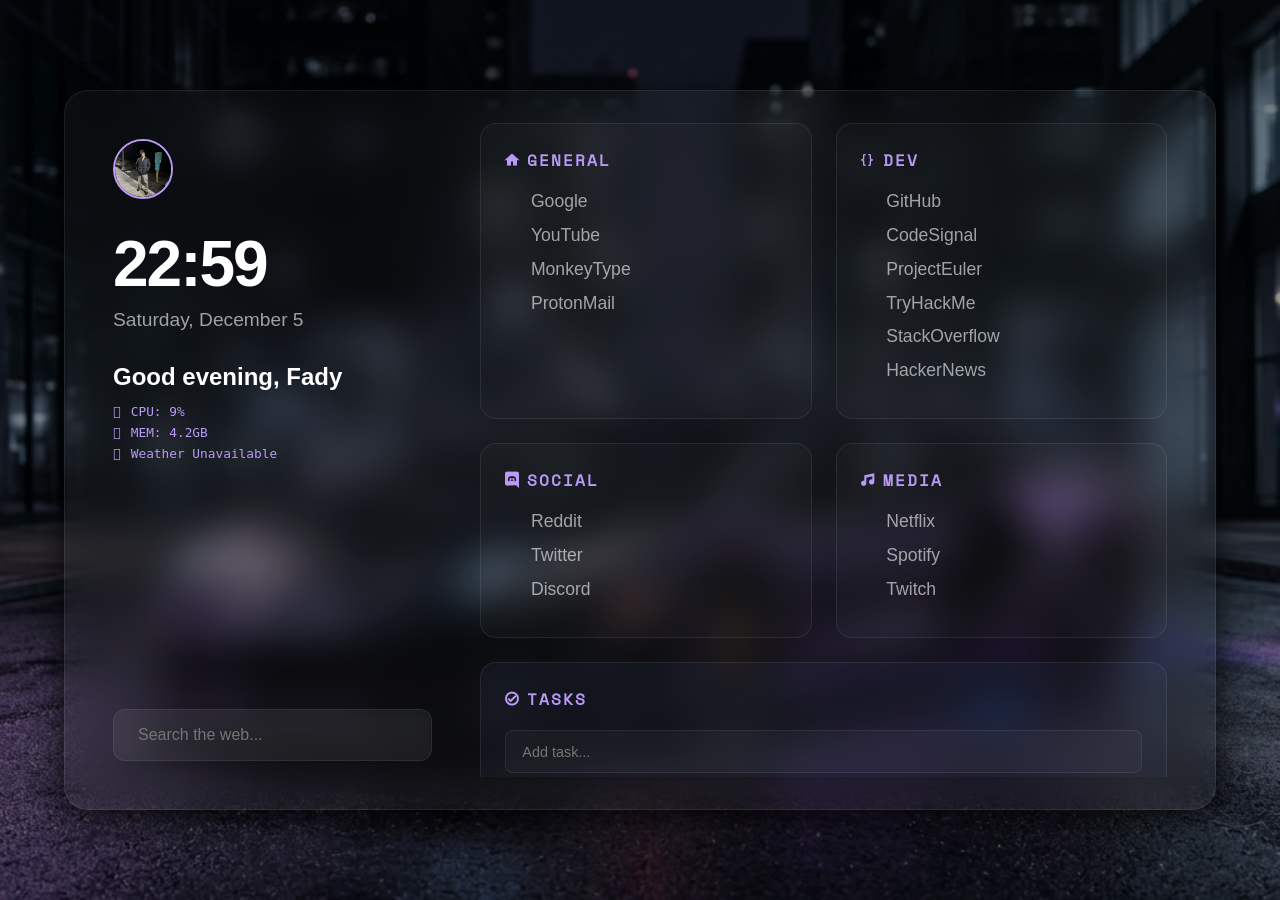
==== fadyy/index.html @ 24dd38b5 "updated bg4 from 4kwallpapers" ====
<!DOCTYPE html>
<html lang="en">
<head>
    <meta charset="UTF-8">
    <meta name="viewport" content="width=device-width, initial-scale=1.0">
    <title>Dashboard | Fady</title>

    <link rel="stylesheet" href="style.css?v=3">



</head>
<body>
    <div class="container">
        <aside class="sidebar">
            <div class="top">
                <div class="avatar-container" onclick="nextTheme()">
                    <img src="avatar.png" alt="Fady">
                </div>

                <div class="time-container">

                    <div id="clock">00:00</div>
                    <div id="date">Monday, January 1</div>
                </div>
                <div class="greeting-container">
                    <h2 id="greeting">Welcome back</h2>
                    <div class="status-container">
                        <div class="status-item"><span>󰻠</span> <span id="cpu-load">CPU: 12%</span></div>
                        <div class="status-item"><span>󰍛</span> <span id="mem-usage">MEM: 4.2GB</span></div>
                        <div class="status-item"><span>󰖐</span> <span id="weather">Washington: 68°F</span></div>
                    </div>


                </div>

            </div>
            
            <div class="bottom">
                <div class="search-box">
                    <input type="text" id="search-input" placeholder="Search the web..." autocomplete="off">
                </div>
            </div>
        </aside>

        <main class="main-content">
            <section class="category">
                <h3 class="category-title"><span>󰋜</span> General</h3>
                <ul class="links">
                    <li><a href="https://google.com">Google</a></li>
                    <li><a href="https://youtube.com">YouTube</a></li>
                    <li><a href="https://monkeytype.com">MonkeyType</a></li>
                    <li><a href="https://mail.proton.me">ProtonMail</a></li>
                </ul>
            </section>

            <section class="category">
                <h3 class="category-title"><span>󰅩</span> Dev</h3>
                <ul class="links">
                    <li><a href="https://github.com">GitHub</a></li>
                    <li><a href="https://codesignal.com">CodeSignal</a></li>
                    <li><a href="https://projecteuler.net">ProjectEuler</a></li>

                    <li><a href="https://tryhackme.com">TryHackMe</a></li>
                    <li><a href="https://stackoverflow.com">StackOverflow</a></li>
                    <li><a href="https://news.ycombinator.com">HackerNews</a></li>

                </ul>
            </section>

            <section class="category">
                <h3 class="category-title"><span>󰙯</span> Social</h3>
                <ul class="links">
                    <li><a href="https://reddit.com">Reddit</a></li>
                    <li><a href="https://twitter.com">Twitter</a></li>
                    <li><a href="https://discord.com">Discord</a></li>
                </ul>
            </section>

            <section class="category">
                <h3 class="category-title"><span>󰝚</span> Media</h3>
                <ul class="links">
                    <li><a href="https://netflix.com">Netflix</a></li>
                    <li><a href="https://spotify.com">Spotify</a></li>
                    <li><a href="https://twitch.tv">Twitch</a></li>
                </ul>
            </section>

            <section class="category todo-section">
                <h3 class="category-title"><span>󰗡</span> Tasks</h3>
                <ul class="links" id="todo-list">
                    <!-- Tasks will be injected here -->
                </ul>
                <div class="todo-input-container">
                    <input type="text" id="todo-input" placeholder="Add task..." autocomplete="off">
                </div>
            </section>


        </main>
    </div>
    <script src="script.js?v=3"></script>



</body>
</html>
---- fadyy/style.css ----
@font-face {
  font-family: "SpaceMono Nerd Font";
  font-display: swap;
  src:
    local("SpaceMono Nerd Font"),
    url(../src/fonts/SpaceMonoNF.woff2) format("woff2"),
    url(../src/fonts/SpaceMonoNF.woff) format("woff");
}

@import url('https://fonts.googleapis.com/css2?family=Inter:wght@300;400;600;800&family=JetBrains+Mono:wght@400;700&display=swap');


:root {
    --bg-color: #0a0a0c;
    --text-primary: #ffffff;
    --text-secondary: rgba(255, 255, 255, 0.6);
    --accent: #7aa2f7;
    --glass-bg: rgba(255, 255, 255, 0.03);
    --glass-border: rgba(255, 255, 255, 0.08);
    --glass-blur: blur(20px);
    --shadow: 0 8px 32px 0 rgba(0, 0, 0, 0.8);
    --bg-image: url('bg1.png');
}


* {
    margin: 0;
    padding: 0;
    box-sizing: border-box;
    cursor: default;
}

body {
    font-family: 'Inter', sans-serif;
    background: var(--bg-color);
    color: var(--text-primary);
    height: 100vh;
    overflow: hidden;
    display: flex;
    justify-content: center;
    align-items: center;
    background-image: linear-gradient(rgba(0,0,0,0.4), rgba(0,0,0,0.4)), var(--bg-image);
    background-size: cover;
    background-position: center;
    transition: background 0.5s ease-in-out;
}


.container {
    width: 90%;
    max-width: 1200px;
    height: 80vh;
    display: grid;
    grid-template-columns: 1fr 2fr;
    gap: 2rem;
    padding: 2rem;
    background: var(--glass-bg);
    backdrop-filter: var(--glass-blur);
    border: 1px solid var(--glass-border);
    border-radius: 24px;
    box-shadow: var(--shadow);
    animation: fadeIn 0.8s ease-out;
}

@keyframes fadeIn {
    from { opacity: 0; transform: translateY(20px); }
    to { opacity: 1; transform: translateY(0); }
}

/* Sidebar / Dashboard Info */
.sidebar {
    display: flex;
    flex-direction: column;
    justify-content: space-between;
    padding: 1rem;
}

.avatar-container {
    margin-bottom: 1.5rem;
    cursor: pointer;
    transition: transform 0.3s ease;
}

.avatar-container:hover {
    transform: scale(1.05);
}

.avatar-container img {
    width: 60px;
    height: 60px;
    border-radius: 50%;
    border: 2px solid var(--accent);
    object-fit: cover;
    cursor: pointer;
}

.time-container {
    margin-bottom: 2rem;
}


#clock {
    font-size: 4rem;
    font-weight: 800;
    letter-spacing: -2px;
    margin-bottom: 0.5rem;
}

#date {
    font-size: 1.2rem;
    color: var(--text-secondary);
    font-weight: 300;
}

.status-container {
    margin-top: 0.8rem;
    display: flex;
    flex-direction: column;
    gap: 6px;
}


.status-item {
    display: flex;
    align-items: center;
    gap: 10px;
    font-family: 'JetBrains Mono', monospace;
    font-size: 0.8rem;
    color: var(--text-secondary);
    white-space: nowrap;
    overflow: hidden;
    text-overflow: ellipsis;
    max-width: 250px;
}


.status-item span {
    color: var(--accent);
}


#search-input {
    width: 100%;
    padding: 1rem 1.5rem;
    background: rgba(255, 255, 255, 0.05);
    backdrop-filter: blur(10px);
    border: 1px solid var(--glass-border);
    border-radius: 12px;
    color: white;
    font-family: 'Inter', sans-serif;
    font-size: 1rem;
    outline: none;
    transition: all 0.3s cubic-bezier(0.4, 0, 0.2, 1);
    cursor: text;
}

#search-input:focus {
    background: rgba(255, 255, 255, 0.1);
    border-color: var(--accent);
    box-shadow: 0 0 20px rgba(122, 162, 247, 0.2);
}


/* Main Content / Links */
.main-content {
    display: grid;
    grid-template-columns: repeat(2, 1fr);
    gap: 1.5rem;
    overflow-y: auto;
    padding-right: 1rem;
}

.main-content::-webkit-scrollbar {
    width: 4px;
}

.main-content::-webkit-scrollbar-thumb {
    background: var(--glass-border);
    border-radius: 10px;
}

.category {
    background: rgba(255, 255, 255, 0.02);
    border: 1px solid var(--glass-border);
    border-radius: 16px;
    padding: 1.5rem;
    transition: transform 0.3s ease, background 0.3s ease;
}

.category:hover {
    transform: translateY(-5px);
    background: rgba(255, 255, 255, 0.04);
}

.category-title {
    font-family: 'SpaceMono Nerd Font', monospace;
    font-size: 1rem;
    text-transform: uppercase;
    letter-spacing: 2px;
    color: var(--accent);
    margin-bottom: 1.2rem;
    font-weight: 800;
    display: flex;
    align-items: center;
    gap: 10px;
}


.links {
    list-style: none;
}

.links li {
    margin-bottom: 0.8rem;
}

.links a {
    color: var(--text-secondary);
    text-decoration: none;
    font-size: 1.1rem;
    transition: color 0.2s ease, padding-left 0.2s ease;
    display: inline-block;
    cursor: pointer;
}

.links a:hover {
    color: var(--text-primary);
    padding-left: 5px;
}

.links a::before {
    content: '→';
    margin-right: 8px;
    opacity: 0;
    transition: opacity 0.2s ease;
}

.todo-section {
    grid-column: 1 / -1;
    background: rgba(122, 162, 247, 0.05);
}

.todo-input-container {
    margin-top: 1rem;
}

#todo-input {
    width: 100%;
    padding: 0.8rem 1rem;
    background: rgba(255, 255, 255, 0.03);
    border: 1px solid var(--glass-border);
    border-radius: 8px;
    color: white;
    font-size: 0.9rem;
    outline: none;
}

#todo-input:focus {
    border-color: var(--accent);
}

#todo-list li {
    display: flex;
    justify-content: space-between;
    align-items: center;
    color: var(--text-secondary);
    font-size: 1rem;
    padding: 0.4rem 0;
    border-bottom: 1px solid rgba(255, 255, 255, 0.05);
}

#todo-list li:last-child {
    border-bottom: none;
}

.todo-delete {
    cursor: pointer;
    opacity: 0.3;
    transition: opacity 0.2s;
}

.todo-delete:hover {
    opacity: 1;
    color: #f7768e;
}


/* Responsive */
@media (max-width: 900px) {
    .container {
        grid-template-columns: 1fr;
        height: auto;
        overflow-y: auto;
    }
    .sidebar {
        text-align: center;
    }
    #clock {
        font-size: 3rem;
    }
}
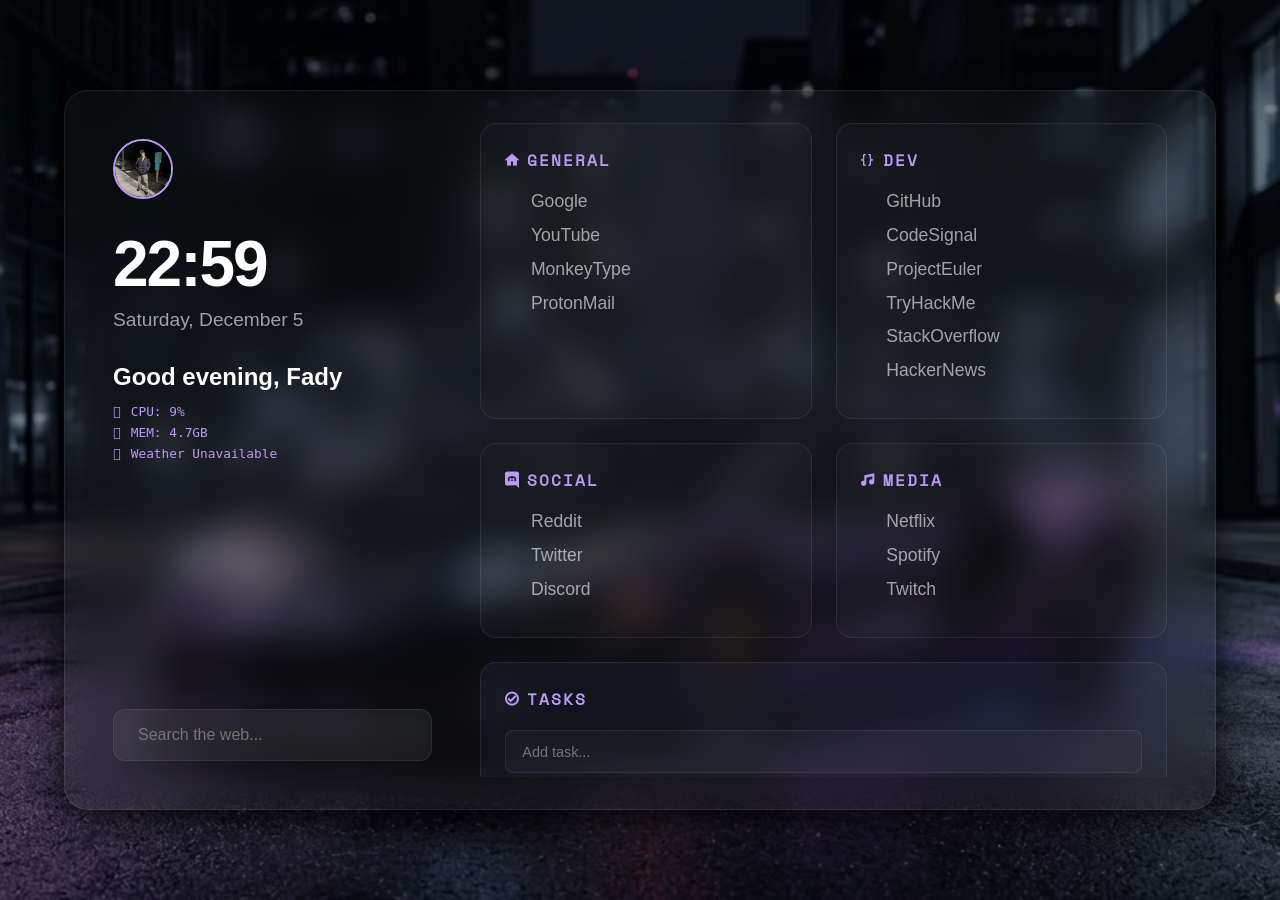
==== commit bffd7cde: "updated bg4 to cosmic theme v4" ====
--- a/fadyy/index.html
+++ b/fadyy/index.html
@@ -5,7 +5,8 @@
     <meta name="viewport" content="width=device-width, initial-scale=1.0">
     <title>Dashboard | Fady</title>
 
-    <link rel="stylesheet" href="style.css?v=3">
+    <link rel="stylesheet" href="style.css?v=4">
+
 
 
 
@@ -99,7 +100,8 @@
 
         </main>
     </div>
-    <script src="script.js?v=3"></script>
+    <script src="script.js?v=4"></script>
+
 
 
 
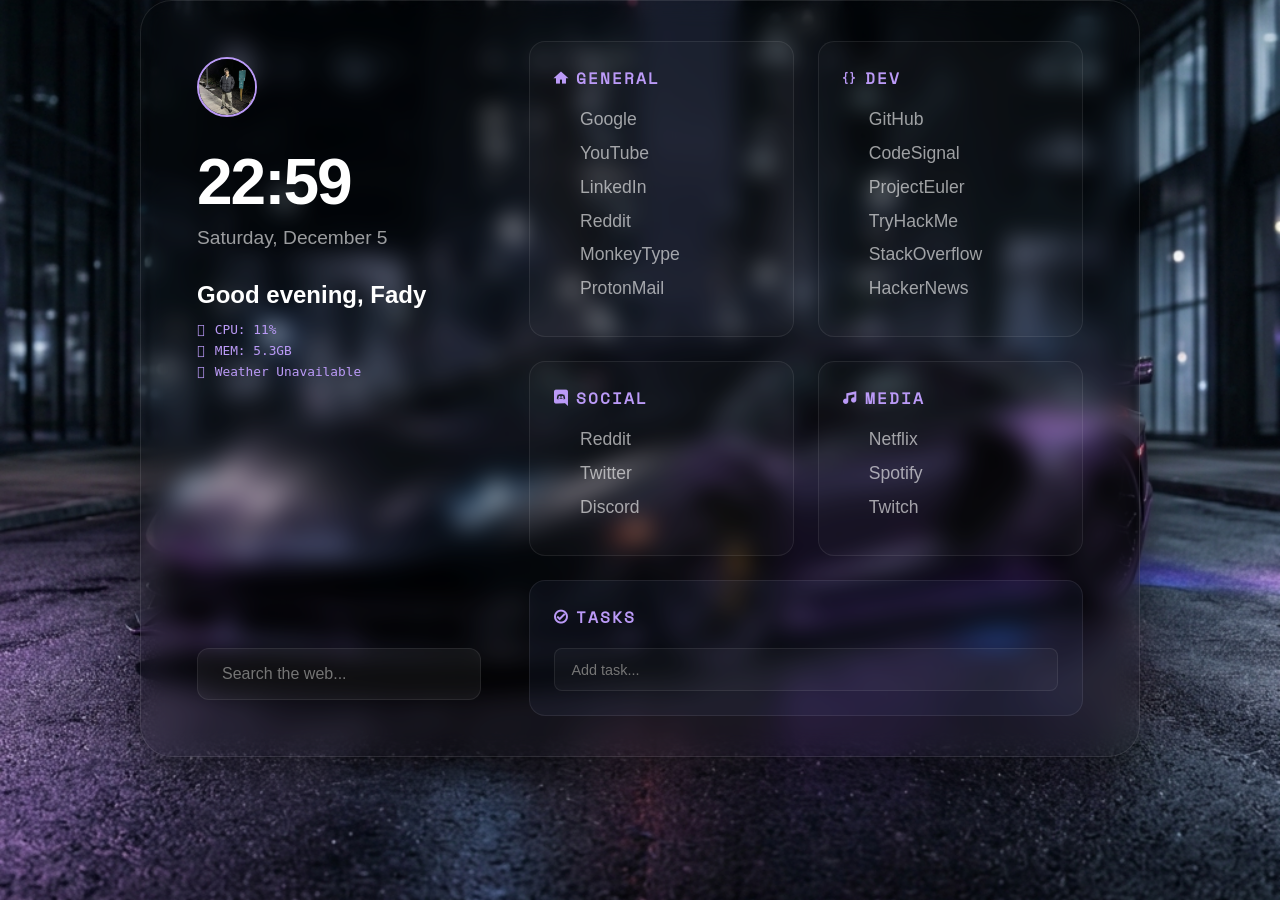
==== commit 30bcca60: "added linkedin/reddit and restored compact layout" ====
--- a/fadyy/index.html
+++ b/fadyy/index.html
@@ -50,9 +50,12 @@
                 <ul class="links">
                     <li><a href="https://google.com">Google</a></li>
                     <li><a href="https://youtube.com">YouTube</a></li>
+                    <li><a href="https://linkedin.com">LinkedIn</a></li>
+                    <li><a href="https://reddit.com">Reddit</a></li>
                     <li><a href="https://monkeytype.com">MonkeyType</a></li>
                     <li><a href="https://mail.proton.me">ProtonMail</a></li>
                 </ul>
+
             </section>
 
             <section class="category">
--- a/fadyy/style.css
+++ b/fadyy/style.css
@@ -15,9 +15,10 @@
     --text-primary: #ffffff;
     --text-secondary: rgba(255, 255, 255, 0.6);
     --accent: #7aa2f7;
-    --glass-bg: rgba(255, 255, 255, 0.03);
-    --glass-border: rgba(255, 255, 255, 0.08);
-    --glass-blur: blur(20px);
+    --glass-bg: rgba(255, 255, 255, 0.01);
+    --glass-border: rgba(255, 255, 255, 0.05);
+    --glass-blur: blur(8px);
+
     --shadow: 0 8px 32px 0 rgba(0, 0, 0, 0.8);
     --bg-image: url('bg1.png');
 }
@@ -34,12 +35,14 @@
     font-family: 'Inter', sans-serif;
     background: var(--bg-color);
     color: var(--text-primary);
-    height: 100vh;
-    overflow: hidden;
     display: flex;
     justify-content: center;
     align-items: center;
-    background-image: linear-gradient(rgba(0,0,0,0.4), rgba(0,0,0,0.4)), var(--bg-image);
+
+
+    background-image: var(--bg-image);
+
+
     background-size: cover;
     background-position: center;
     transition: background 0.5s ease-in-out;
@@ -48,19 +51,39 @@
 
 .container {
     width: 90%;
-    max-width: 1200px;
-    height: 80vh;
+    max-width: 1000px;
+    height: auto;
+    max-height: 85vh;
     display: grid;
-    grid-template-columns: 1fr 2fr;
+    grid-template-columns: 1fr 1.8fr;
     gap: 2rem;
-    padding: 2rem;
-    background: var(--glass-bg);
-    backdrop-filter: var(--glass-blur);
-    border: 1px solid var(--glass-border);
-    border-radius: 24px;
-    box-shadow: var(--shadow);
+    padding: 2.5rem;
+    background: rgba(0, 0, 0, 0.2);
+    backdrop-filter: blur(12px);
+    border: 1px solid rgba(255, 255, 255, 0.1);
+    border-radius: 32px;
+    box-shadow: 0 20px 50px rgba(0,0,0,0.5);
     animation: fadeIn 0.8s ease-out;
 }
+
+
+
+
+.sidebar {
+    display: flex;
+    flex-direction: column;
+    justify-content: space-between;
+}
+
+.main-content {
+    display: grid;
+    grid-template-columns: repeat(2, 1fr);
+    gap: 1.2rem;
+    overflow-y: auto;
+    padding-right: 10px;
+}
+
+
 
 @keyframes fadeIn {
     from { opacity: 0; transform: translateY(20px); }
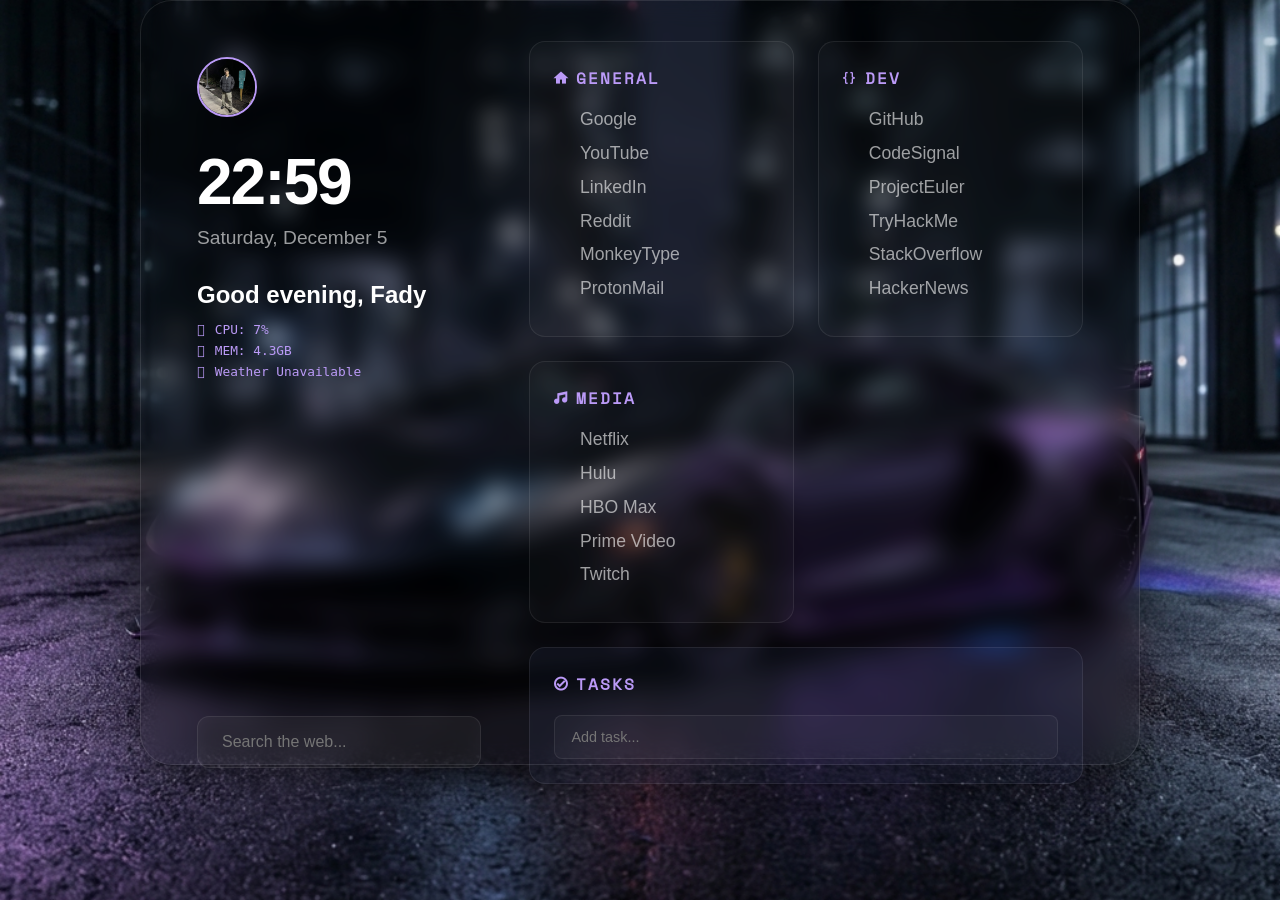
==== commit 18c9e0cf: "updated media links and removed social" ====
--- a/fadyy/index.html
+++ b/fadyy/index.html
@@ -73,19 +73,12 @@
             </section>
 
             <section class="category">
-                <h3 class="category-title"><span>󰙯</span> Social</h3>
-                <ul class="links">
-                    <li><a href="https://reddit.com">Reddit</a></li>
-                    <li><a href="https://twitter.com">Twitter</a></li>
-                    <li><a href="https://discord.com">Discord</a></li>
-                </ul>
-            </section>
-
-            <section class="category">
                 <h3 class="category-title"><span>󰝚</span> Media</h3>
                 <ul class="links">
                     <li><a href="https://netflix.com">Netflix</a></li>
-                    <li><a href="https://spotify.com">Spotify</a></li>
+                    <li><a href="https://hulu.com">Hulu</a></li>
+                    <li><a href="https://hbomax.com">HBO Max</a></li>
+                    <li><a href="https://amazon.com/primevideo">Prime Video</a></li>
                     <li><a href="https://twitch.tv">Twitch</a></li>
                 </ul>
             </section>
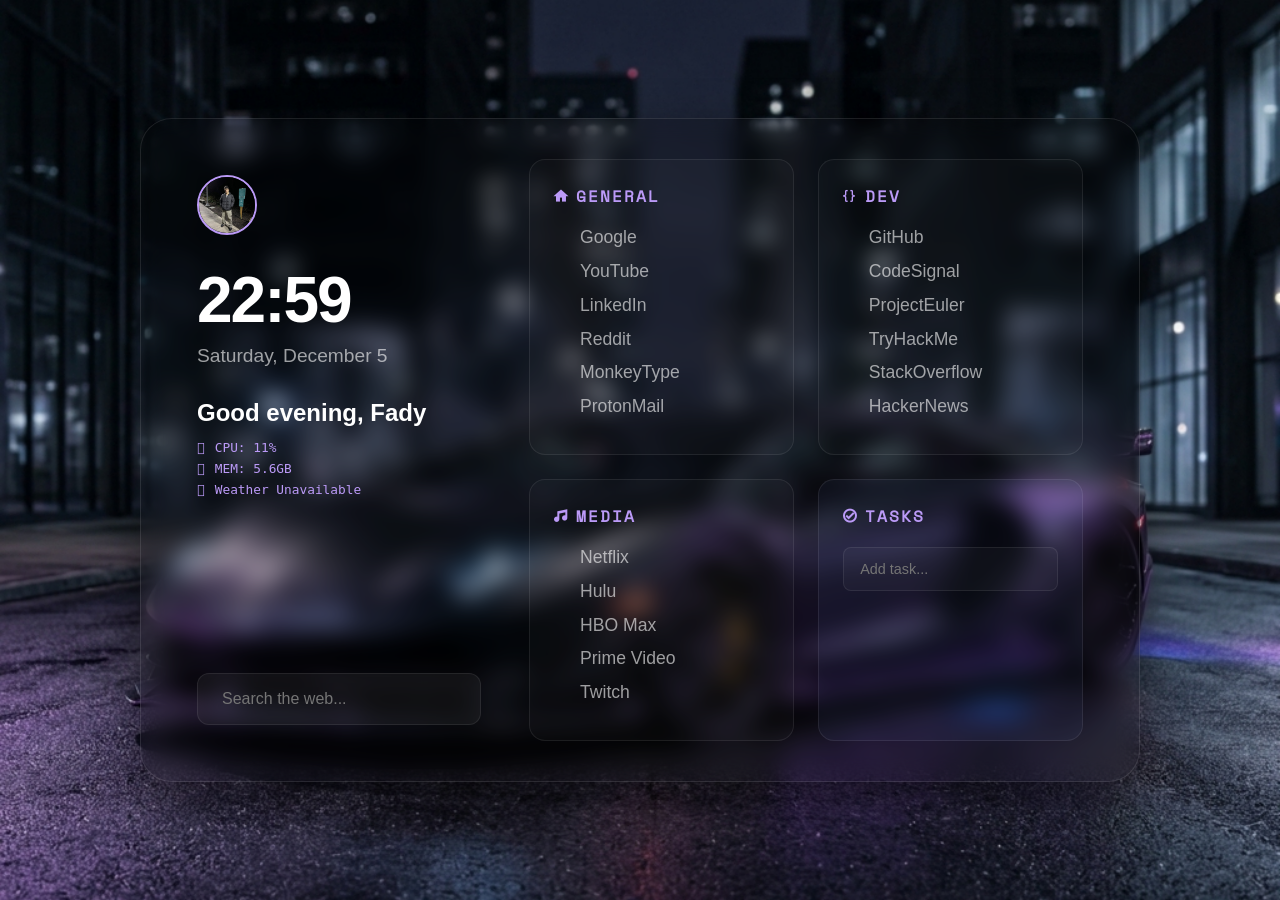
==== commit b8a27c99: "re-triggering build v5" ====
--- a/fadyy/index.html
+++ b/fadyy/index.html
@@ -5,7 +5,8 @@
     <meta name="viewport" content="width=device-width, initial-scale=1.0">
     <title>Dashboard | Fady</title>
 
-    <link rel="stylesheet" href="style.css?v=4">
+    <link rel="stylesheet" href="style.css?v=5">
+
 
 
 
@@ -96,7 +97,8 @@
 
         </main>
     </div>
-    <script src="script.js?v=4"></script>
+    <script src="script.js?v=5"></script>
+
 
 
 
--- a/fadyy/style.css
+++ b/fadyy/style.css
@@ -35,9 +35,13 @@
     font-family: 'Inter', sans-serif;
     background: var(--bg-color);
     color: var(--text-primary);
+    height: 100vh;
+    margin: 0;
+    overflow: hidden;
     display: flex;
     justify-content: center;
     align-items: center;
+
 
 
     background-image: var(--bg-image);
@@ -53,8 +57,8 @@
     width: 90%;
     max-width: 1000px;
     height: auto;
-    max-height: 85vh;
     display: grid;
+
     grid-template-columns: 1fr 1.8fr;
     gap: 2rem;
     padding: 2.5rem;
@@ -259,9 +263,35 @@
 }
 
 .todo-section {
-    grid-column: 1 / -1;
     background: rgba(122, 162, 247, 0.05);
 }
+
+.todo-checkbox {
+    appearance: none;
+    width: 18px;
+    height: 18px;
+    border: 2px solid var(--accent);
+    border-radius: 4px;
+    cursor: pointer;
+    position: relative;
+    transition: all 0.2s;
+}
+
+.todo-checkbox:checked {
+    background: var(--accent);
+}
+
+.todo-checkbox:checked::after {
+    content: '󰄬';
+    font-family: 'SpaceMono Nerd Font';
+    position: absolute;
+    color: black;
+    font-size: 12px;
+    top: 50%;
+    left: 50%;
+    transform: translate(-50%, -50%);
+}
+
 
 .todo-input-container {
     margin-top: 1rem;
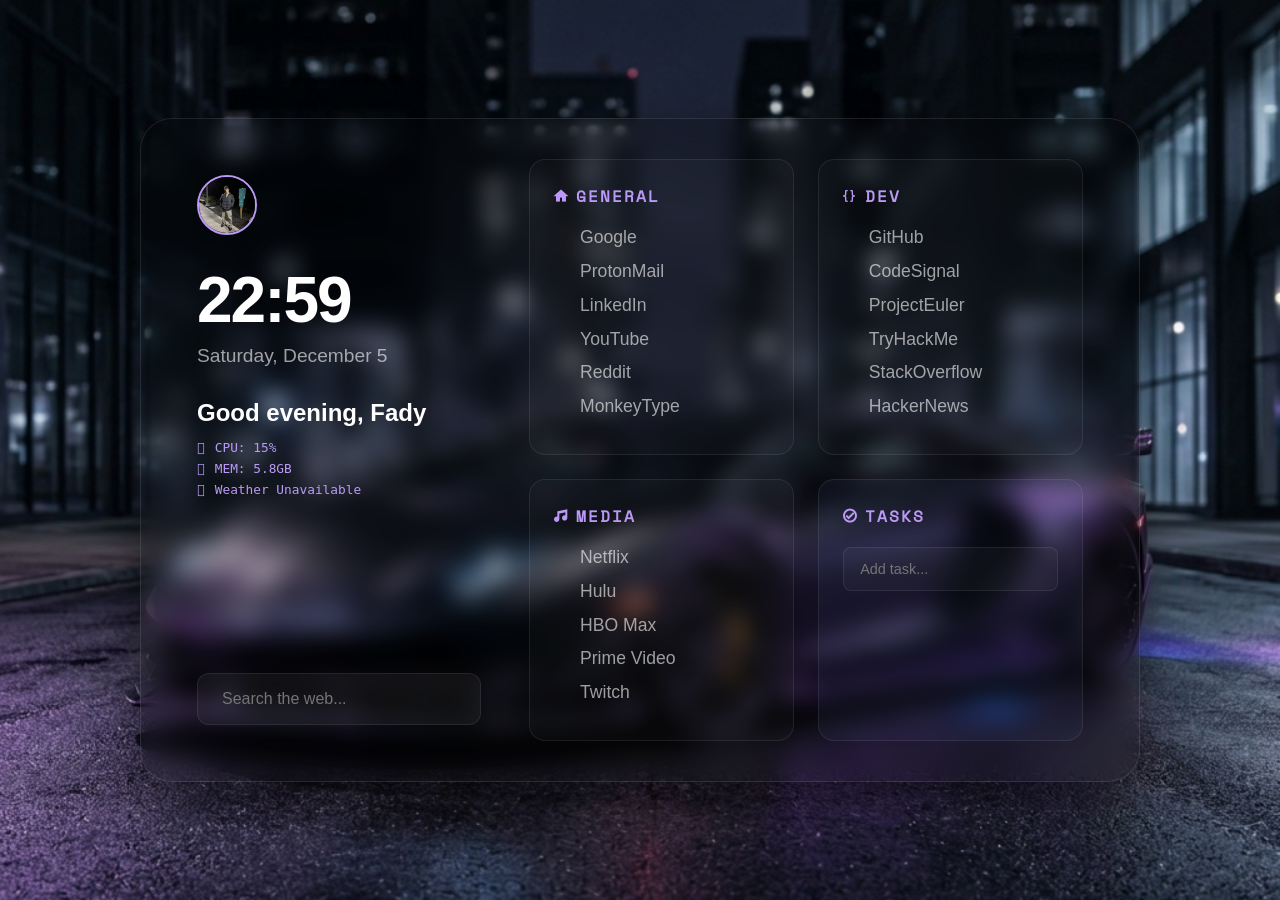
==== commit bc7e89e6: "reordered general links" ====
--- a/fadyy/index.html
+++ b/fadyy/index.html
@@ -50,12 +50,13 @@
                 <h3 class="category-title"><span>󰋜</span> General</h3>
                 <ul class="links">
                     <li><a href="https://google.com">Google</a></li>
+                    <li><a href="https://mail.proton.me">ProtonMail</a></li>
+                    <li><a href="https://linkedin.com">LinkedIn</a></li>
                     <li><a href="https://youtube.com">YouTube</a></li>
-                    <li><a href="https://linkedin.com">LinkedIn</a></li>
                     <li><a href="https://reddit.com">Reddit</a></li>
                     <li><a href="https://monkeytype.com">MonkeyType</a></li>
-                    <li><a href="https://mail.proton.me">ProtonMail</a></li>
                 </ul>
+
 
             </section>
 
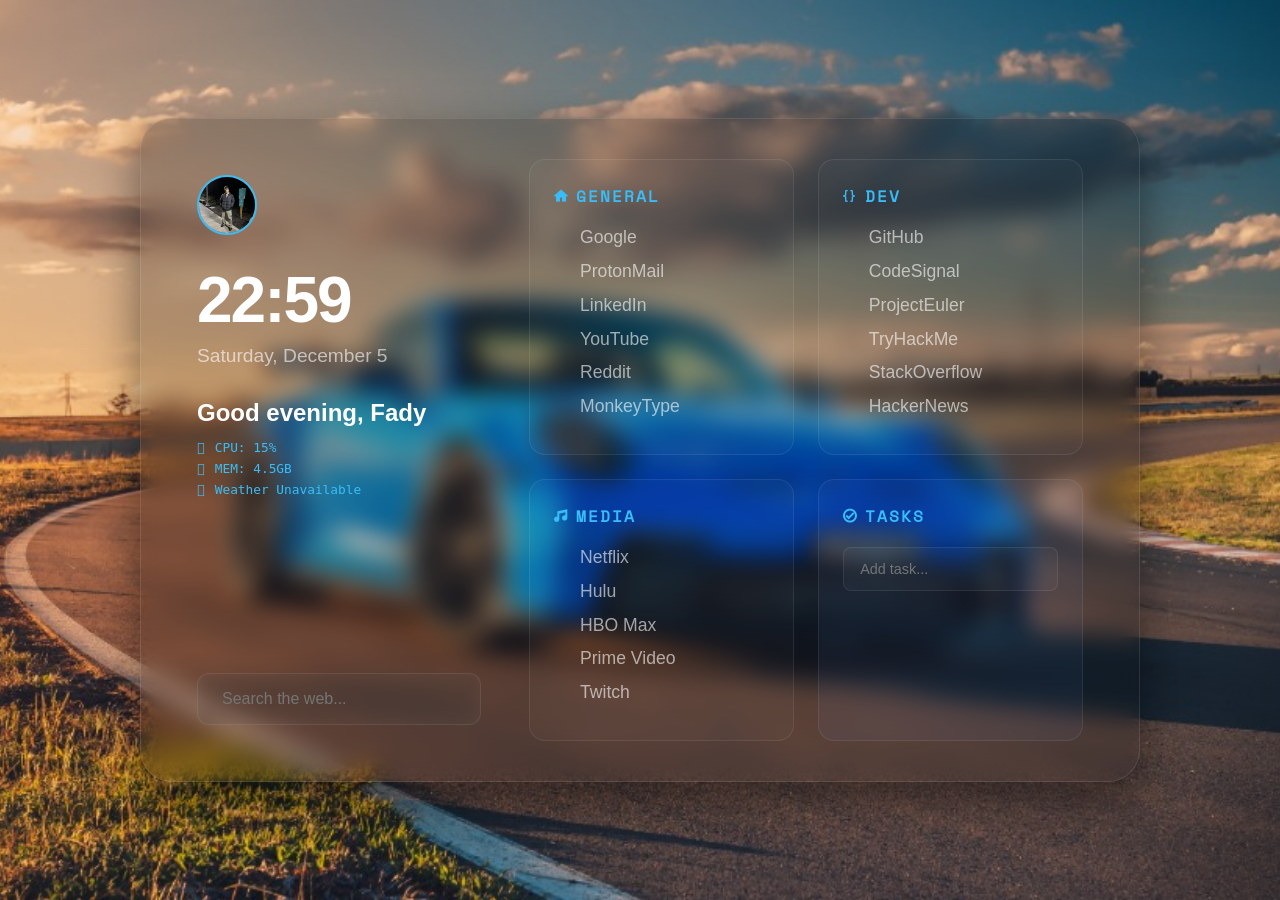
==== commit 5d4eb9c1: "updated all backgrounds to user provided images v6" ====
--- a/fadyy/index.html
+++ b/fadyy/index.html
@@ -5,7 +5,7 @@
     <meta name="viewport" content="width=device-width, initial-scale=1.0">
     <title>Dashboard | Fady</title>
 
-    <link rel="stylesheet" href="style.css?v=5">
+    <link rel="stylesheet" href="style.css?v=6">
 
 
 
@@ -98,7 +98,7 @@
 
         </main>
     </div>
-    <script src="script.js?v=5"></script>
+    <script src="script.js?v=6"></script>
 
 
 
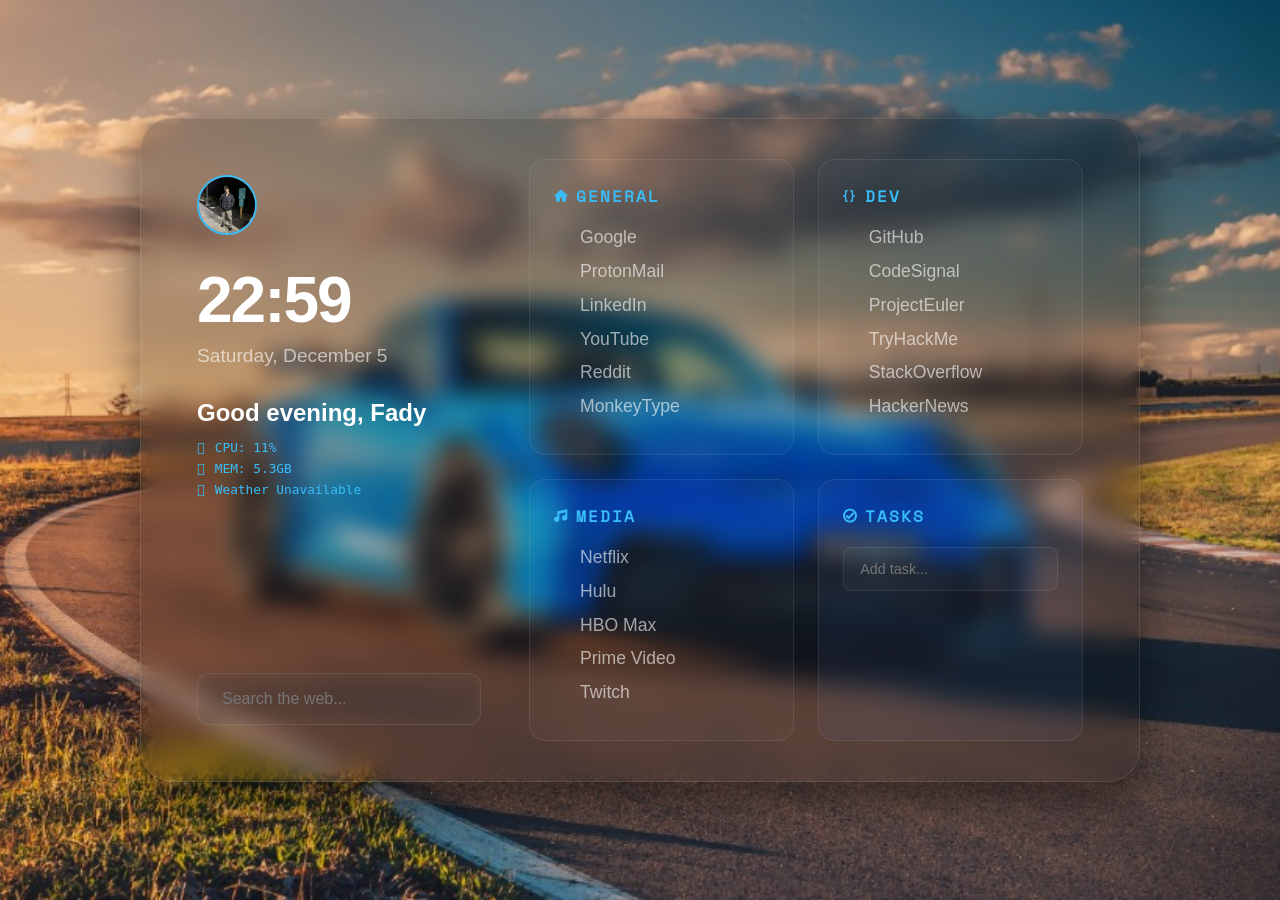
==== commit a3afcff2: "replaced yellow theme with vibrant red ichigo theme v7" ====
--- a/fadyy/index.html
+++ b/fadyy/index.html
@@ -5,7 +5,7 @@
     <meta name="viewport" content="width=device-width, initial-scale=1.0">
     <title>Dashboard | Fady</title>
 
-    <link rel="stylesheet" href="style.css?v=6">
+    <link rel="stylesheet" href="style.css?v=7">
 
 
 
@@ -98,7 +98,7 @@
 
         </main>
     </div>
-    <script src="script.js?v=6"></script>
+    <script src="script.js?v=7"></script>
 
 
 
